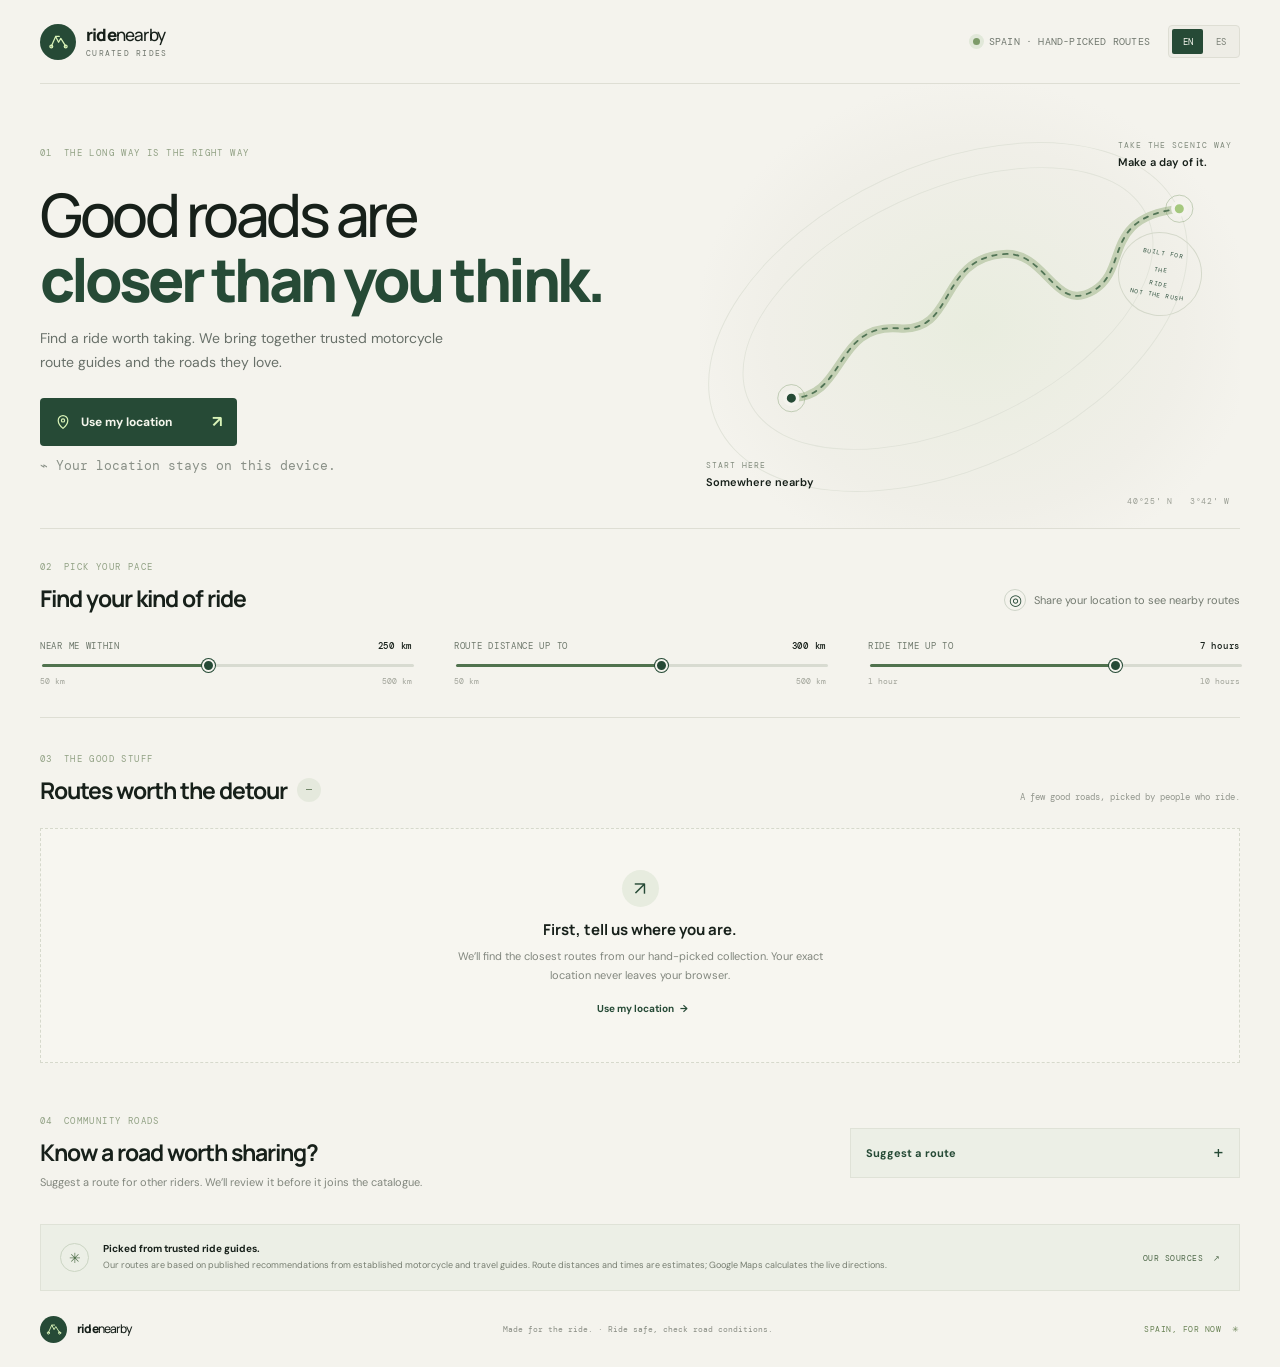
==== index.html @ b9488943 "Remove unnecessary CAPTCHA from route suggestions" ====
<!doctype html>
<html lang="en">
  <head>
    <meta charset="utf-8">
    <meta name="viewport" content="width=device-width, initial-scale=1, viewport-fit=cover">
    <meta name="theme-color" content="#f4f3ed">
    <meta name="description" content="Discover trusted, nearby motorcycle routes in Spain and open them in Google Maps.">
    <title>Ride Nearby — Curated motorcycle routes</title>
    <link rel="icon" href="./icon.svg" type="image/svg+xml">
    <link rel="manifest" href="./manifest.webmanifest">
    <link rel="stylesheet" href="./styles.css">
  </head>
  <body>
    <header class="topbar">
      <a class="brand" href="./" aria-label="Ride Nearby home" data-i18n-aria-label="brandHomeLabel">
        <span class="brand-mark" aria-hidden="true">
          <svg viewBox="0 0 32 32" fill="none"><path d="M6 22.5 12 9l4.1 8.1 3.1-5.4L26 22.5"/><circle cx="6" cy="23" r="2"/><circle cx="26" cy="23" r="2"/><path d="M12 9h5"/></svg>
        </span>
        <span>ride<span class="brand-light">nearby</span><small data-i18n="brandSubtitle">CURATED RIDES</small></span>
      </a>
      <div class="topbar-actions">
        <div class="topbar-note"><span class="live-dot"></span><span id="top-location" data-i18n="topLocationDefault">Spain · hand-picked routes</span></div>
        <div class="language-switch" role="group" aria-label="Select language" data-i18n-aria-label="languageGroupLabel">
          <button type="button" class="language-option is-active" data-language="en" aria-pressed="true" aria-label="Switch language to English" data-i18n-aria-label="switchToEnglish">EN</button>
          <button type="button" class="language-option" data-language="es" aria-pressed="false" aria-label="Cambiar idioma a español" data-i18n-aria-label="switchToSpanish">ES</button>
        </div>
      </div>
    </header>

    <main>
      <section class="hero" aria-labelledby="hero-title">
        <div class="hero-copy">
          <div class="eyebrow"><span>01</span> <span data-i18n="heroEyebrow">THE LONG WAY IS THE RIGHT WAY</span></div>
          <h1 id="hero-title"><span data-i18n="heroTitleLead">Good roads are</span><br><em data-i18n="heroTitleEm">closer than you think.</em></h1>
          <p data-i18n="heroDescription">Find a ride worth taking. We bring together trusted motorcycle route guides and the roads they love.</p>
          <button class="location-button" id="locate-button" type="button">
            <svg viewBox="0 0 20 20" aria-hidden="true"><path d="M10 18s6-5.2 6-10a6 6 0 1 0-12 0c0 4.8 6 10 6 10Z"/><circle cx="10" cy="8" r="2"/></svg>
            <span id="locate-label" data-i18n="useLocation">Use my location</span>
            <span class="button-arrow" aria-hidden="true">↗</span>
          </button>
          <p class="privacy-note"><span aria-hidden="true">⌁</span> <span data-i18n="privacyNote">Your location stays on this device.</span></p>
        </div>

        <div class="hero-art" aria-hidden="true">
          <div class="art-orbit orbit-one"></div>
          <div class="art-orbit orbit-two"></div>
          <svg class="art-route" viewBox="0 0 560 340" fill="none">
            <path class="route-shadow" d="M71 277c61-1 47-83 119-77 63 5 42-76 115-82 48-4 56 67 100 40 39-24 8-80 94-90"/>
            <path class="route-line" d="M71 277c61-1 47-83 119-77 63 5 42-76 115-82 48-4 56 67 100 40 39-24 8-80 94-90"/>
            <circle class="route-point" cx="71" cy="277" r="7"/><circle class="route-point end" cx="499" cy="68" r="7"/>
            <circle class="route-ring" cx="71" cy="277" r="15"/><circle class="route-ring" cx="499" cy="68" r="15"/>
          </svg>
          <div class="art-label label-start"><span data-i18n="artStartLabel">START HERE</span><b data-i18n="artStartText">Somewhere nearby</b></div>
          <div class="art-label label-end"><span data-i18n="artEndLabel">TAKE THE SCENIC WAY</span><b data-i18n="artEndText">Make a day of it.</b></div>
          <div class="art-stamp"><span data-i18n="artStampTop">BUILT FOR</span><strong><span data-i18n="artStampLine1">THE</span><br><span data-i18n="artStampLine2">RIDE</span></strong><span data-i18n="artStampBottom">NOT THE RUSH</span></div>
          <span class="art-coord">40°25' N &nbsp; 3°42' W</span>
        </div>
      </section>

      <section class="finder" aria-labelledby="finder-title">
        <div class="finder-heading">
          <div>
            <div class="eyebrow"><span>02</span> <span data-i18n="finderEyebrow">PICK YOUR PACE</span></div>
            <h2 id="finder-title" data-i18n="finderTitle">Find your kind of ride</h2>
          </div>
          <div class="location-status" id="location-status" role="status" aria-live="polite">
            <span class="status-icon" aria-hidden="true">◎</span>
            <span id="status-copy" data-i18n="statusNeedLocation">Share your location to see nearby routes</span>
          </div>
        </div>

        <div class="filters" aria-label="Route filters" data-i18n-aria-label="filtersLabel">
          <label class="filter-control">
            <span class="filter-label"><span data-i18n="radiusLabel">NEAR ME WITHIN</span><output id="radius-output" for="radius-filter">250 km</output></span>
            <input id="radius-filter" type="range" min="50" max="500" step="50" value="250" aria-label="Maximum distance from my location" data-i18n-aria-label="radiusAriaLabel">
            <span class="range-ends"><span>50 km</span><span>500 km</span></span>
          </label>
          <label class="filter-control">
            <span class="filter-label"><span data-i18n="distanceLabel">ROUTE DISTANCE UP TO</span><output id="distance-output" for="distance-filter">300 km</output></span>
            <input id="distance-filter" type="range" min="50" max="500" step="25" value="300" aria-label="Maximum route distance" data-i18n-aria-label="distanceAriaLabel">
            <span class="range-ends"><span>50 km</span><span>500 km</span></span>
          </label>
          <label class="filter-control">
            <span class="filter-label"><span data-i18n="timeLabel">RIDE TIME UP TO</span><output id="time-output" for="time-filter">7 hours</output></span>
            <input id="time-filter" type="range" min="1" max="10" step="1" value="7" aria-label="Maximum ride time" data-i18n-aria-label="timeAriaLabel">
            <span class="range-ends"><span data-i18n="oneHour">1 hour</span><span data-i18n="tenHours">10 hours</span></span>
          </label>
        </div>
      </section>

      <section class="results" aria-labelledby="results-title">
        <div class="results-heading">
          <div>
            <div class="eyebrow"><span>03</span> <span data-i18n="resultsEyebrow">THE GOOD STUFF</span></div>
            <h2 id="results-title"><span data-i18n="resultsTitle">Routes worth the detour</span> <span id="route-count" class="count-badge">—</span></h2>
          </div>
          <span class="sort-note" id="sort-note" data-i18n="sortNoteDefault">A few good roads, picked by people who ride.</span>
        </div>
        <div class="route-grid" id="route-list" aria-live="polite">
          <div class="empty-state" id="empty-state">
            <span class="empty-icon" aria-hidden="true">↗</span>
            <h3 data-i18n="emptyNeedLocationTitle">First, tell us where you are.</h3>
            <p data-i18n="emptyNeedLocationMessage">We’ll find the closest routes from our hand-picked collection. Your exact location never leaves your browser.</p>
            <button class="text-button" type="button" data-locate><span data-i18n="useLocation">Use my location</span> <span aria-hidden="true">→</span></button>
          </div>
        </div>
      </section>

      <aside class="backend-note" id="backend-note" role="status" aria-live="polite">
        <span class="backend-note-icon" aria-hidden="true">i</span>
        <span id="backend-note-copy" data-i18n="databaseDemo">Demo mode: showing the sample routes. Connect Supabase to load the live catalogue and receive suggestions.</span>
      </aside>

      <section class="suggest-section" aria-labelledby="suggest-title">
        <div class="suggest-heading">
          <div>
            <div class="eyebrow"><span>04</span> <span data-i18n="suggestEyebrow">COMMUNITY ROADS</span></div>
            <h2 id="suggest-title" data-i18n="suggestTitle">Know a road worth sharing?</h2>
            <p data-i18n="suggestDescription">Suggest a route for other riders. We’ll review it before it joins the catalogue.</p>
          </div>
          <details class="suggest-panel" id="suggest-panel">
            <summary><span data-i18n="suggestAction">Suggest a route</span><span class="summary-mark" aria-hidden="true">+</span></summary>
            <div class="suggest-form-wrap">
              <p class="form-status" id="submit-status" role="status" aria-live="polite"></p>
              <form id="route-submission-form">
                <label class="form-field">
                  <span data-i18n="formNameLabel">Route name</span>
                  <input name="proposedName" type="text" minlength="3" maxlength="100" required autocomplete="off" placeholder="e.g. The old mountain road" data-i18n-placeholder="formNamePlaceholder">
                </label>
                <label class="form-field">
                  <span data-i18n="formStartLabel">Starting town</span>
                  <input name="startName" type="text" minlength="2" maxlength="120" required autocomplete="off" placeholder="e.g. Ronda" data-i18n-placeholder="formStartPlaceholder">
                </label>
                <label class="form-field form-field-wide">
                  <span data-i18n="formStopsLabel">Stops, in order</span>
                  <textarea name="stops" rows="4" required placeholder="One place per line. Repeat the start at the end for a loop." data-i18n-placeholder="formStopsPlaceholder"></textarea>
                </label>
                <label class="form-field">
                  <span data-i18n="formDistanceLabel">Approx. distance (km)</span>
                  <input name="distanceKm" type="number" min="1" max="2000" step="1" required placeholder="120" data-i18n-placeholder="formDistancePlaceholder">
                </label>
                <label class="form-field">
                  <span data-i18n="formDurationLabel">Approx. ride time (hours)</span>
                  <input name="durationHours" type="number" min="0.5" max="48" step="0.5" required placeholder="3" data-i18n-placeholder="formDurationPlaceholder">
                </label>
                <label class="form-field form-field-wide">
                  <span data-i18n="formReasonLabel">Why do you recommend it?</span>
                  <textarea name="recommendationReason" rows="3" minlength="20" maxlength="1500" required placeholder="Tell us what makes this ride special…" data-i18n-placeholder="formReasonPlaceholder"></textarea>
                </label>
                <label class="form-field form-field-wide">
                  <span data-i18n="formSourceLabel">Source link (optional)</span>
                  <input name="sourceUrl" type="url" maxlength="1000" placeholder="https://…" data-i18n-placeholder="formSourcePlaceholder">
                </label>
                <label class="form-field trap-field" aria-hidden="true">
                  <span>Website</span>
                  <input name="website" type="text" tabindex="-1" autocomplete="off">
                </label>
                <div class="form-actions form-field-wide">
                  <span data-i18n="proposalPrivacy">No account or email needed. Suggestions stay private until approved.</span>
                  <button class="maps-link submit-button" id="submit-route-button" type="submit"><span data-i18n="formSubmit">Send for review</span> <span aria-hidden="true">↗</span></button>
                </div>
              </form>
            </div>
          </details>
        </div>
      </section>

      <aside class="source-note">
        <div class="source-icon" aria-hidden="true">✳</div>
        <div><strong data-i18n="sourceTitle">Picked from trusted ride guides.</strong><span data-i18n="sourceDescription">Our routes are based on published recommendations from established motorcycle and travel guides. Route distances and times are estimates; Google Maps calculates the live directions.</span></div>
        <a href="https://www.motociclismo.es/rutas/rutas-moto-sierra-espana_181789_102.html" target="_blank" rel="noopener noreferrer"><span data-i18n="sourceLink">OUR SOURCES</span> <span aria-hidden="true">↗</span></a>
      </aside>
    </main>

    <footer class="footer">
      <a class="brand footer-brand" href="./" aria-label="Ride Nearby home" data-i18n-aria-label="brandHomeLabel">
        <span class="brand-mark" aria-hidden="true"><svg viewBox="0 0 32 32" fill="none"><path d="M6 22.5 12 9l4.1 8.1 3.1-5.4L26 22.5"/><circle cx="6" cy="23" r="2"/><circle cx="26" cy="23" r="2"/><path d="M12 9h5"/></svg></span>
        <span>ride<span class="brand-light">nearby</span></span>
      </a>
        <span data-i18n="footerNote">Made for the ride. &nbsp;·&nbsp; Ride safe, check road conditions.</span>
        <span class="footer-country"><span data-i18n="footerCountry">SPAIN, FOR NOW</span>&nbsp; <span>✳</span></span>
    </footer>

    <template id="route-card-template">
      <article class="route-card">
        <div class="card-topline"><span class="route-region"></span><span class="route-nearby"></span></div>
        <div class="route-illustration" aria-hidden="true">
          <svg viewBox="0 0 360 130" preserveAspectRatio="xMidYMid slice">
            <path class="landscape-back" d="M0 94 56 48l36 29 55-57 45 46 48-35 53 41 67-47v105H0Z"/>
            <path class="landscape-front" d="m0 105 53-31 38 21 52-38 35 26 47-20 43 28 48-25 44 22v42H0Z"/>
            <path class="illustration-road-shadow" d="M-10 111c70-52 86 31 145-9s69-62 113-40 62-2 132-55"/>
            <path class="illustration-road" d="M-10 111c70-52 86 31 145-9s69-62 113-40 62-2 132-55"/>
            <circle class="illustration-dot" cx="-3" cy="107" r="5"/><circle class="illustration-dot illustration-dot-end" cx="354" cy="8" r="5"/>
          </svg>
          <span class="route-number"></span>
          <span class="route-tag" data-i18n="editorPick">EDITOR’S PICK</span>
        </div>
        <div class="card-body">
          <div class="route-title-row"><h3 class="route-title"></h3><span class="difficulty"></span></div>
          <p class="route-description"></p>
          <div class="route-stops"><span class="stops-icon" aria-hidden="true">⌁</span><span class="stops-text"></span></div>
          <div class="route-facts"><span><strong class="route-distance"></strong><small data-i18n="factDistance">DISTANCE</small></span><i></i><span><strong class="route-duration"></strong><small data-i18n="factRideTime">RIDE TIME</small></span><i></i><span><strong class="route-start"></strong><small data-i18n="factStart">START</small></span></div>
          <div class="card-bottom"><a class="source-link" target="_blank" rel="noopener noreferrer"><span data-i18n="sourceGuide">Source guide</span> <span aria-hidden="true">↗</span></a><a class="maps-link" target="_blank" rel="noopener noreferrer"><span data-i18n="openMaps">Open in Google Maps</span> <span aria-hidden="true">↗</span></a></div>
        </div>
      </article>
    </template>

    <script src="./supabase-config.js" defer></script>
    <script src="./routes.js" defer></script>
    <script src="./app.js" defer></script>
  </body>
</html>
---- styles.css ----
@import url('https://fonts.googleapis.com/css2?family=DM+Mono:wght@400;500&family=DM+Sans:wght@400;500;600;700&family=Manrope:wght@400;500;600;700;800&display=swap');

:root {
  color-scheme: light;
  --paper: #f4f3ed;
  --paper-deep: #eae9e0;
  --ink: #17201a;
  --muted: #71786f;
  --line: #deded4;
  --green: #264a36;
  --green-bright: #b9e48b;
  --lime: #d9f3b8;
  --mono: 'DM Mono', ui-monospace, SFMono-Regular, Menlo, monospace;
  --sans: 'DM Sans', -apple-system, BlinkMacSystemFont, 'Segoe UI', sans-serif;
  --display: 'Manrope', var(--sans);
}

* { box-sizing: border-box; }
html { scroll-behavior: smooth; }
body { margin: 0; background: var(--paper); color: var(--ink); font-family: var(--sans); -webkit-font-smoothing: antialiased; }
button, input { font: inherit; }
a { color: inherit; }
.topbar, main, .footer { width: min(1320px, calc(100% - 80px)); margin-inline: auto; }
.topbar { height: 84px; display: flex; align-items: center; justify-content: space-between; border-bottom: 1px solid var(--line); }
.topbar-actions { display: flex; align-items: center; gap: 18px; }
.language-switch { display: inline-flex; align-items: center; gap: 2px; padding: 3px; border: 1px solid var(--line); border-radius: 4px; background: #eeede6; }
.language-option { min-width: 31px; height: 25px; padding: 0 6px; border: 0; border-radius: 2px; background: transparent; color: #7b8177; cursor: pointer; font: 9px var(--mono); transition: background .15s, color .15s; }
.language-option:hover { color: var(--green); }
.language-option.is-active { background: var(--green); color: #f7f7ef; }
.brand { display: inline-flex; align-items: center; gap: 10px; font-family: var(--display); font-size: 17px; font-weight: 800; line-height: 1; letter-spacing: -.8px; text-decoration: none; }
.brand-mark { width: 36px; height: 36px; border-radius: 50%; background: var(--green); display: grid; place-items: center; }
.brand-mark svg { width: 23px; stroke: var(--lime); stroke-width: 1.7; stroke-linecap: round; stroke-linejoin: round; }
.brand-light { font-weight: 500; }
.brand small { display: block; margin-top: 5px; color: var(--muted); font: 8px var(--mono); letter-spacing: 1.25px; }
.topbar-note { display: flex; align-items: center; gap: 9px; color: var(--muted); font: 10px var(--mono); letter-spacing: .2px; text-transform: uppercase; }
.live-dot { width: 7px; height: 7px; border-radius: 50%; background: #7d9b69; box-shadow: 0 0 0 4px #e1e8d9; }

.hero { min-height: 440px; display: grid; grid-template-columns: 1.1fr .9fr; position: relative; overflow: hidden; border-bottom: 1px solid var(--line); }
.hero-copy { padding: 63px 0 54px; position: relative; z-index: 1; }
.eyebrow { display: flex; align-items: center; gap: 11px; color: #657163; font: 9px var(--mono); letter-spacing: 1.4px; }
.eyebrow > span { color: #91a184; }
h1, h2, h3, p { margin-top: 0; }
h1 { margin: 23px 0 14px; font: 500 clamp(37px, 4.7vw, 60px)/1.08 var(--display); letter-spacing: -3.5px; }
h1 em { color: var(--green); font-style: normal; font-weight: 800; }
.hero-copy > p:not(.privacy-note) { max-width: 440px; margin-bottom: 23px; color: #687069; font-size: 14px; line-height: 1.75; }
.location-button { height: 48px; min-width: 197px; padding: 0 15px; border: 0; border-radius: 4px; background: var(--green); color: #f5f6ed; display: inline-flex; align-items: center; gap: 10px; cursor: pointer; font-size: 12px; font-weight: 700; transition: background .2s, transform .2s; }
.location-button:hover { background: #355d45; transform: translateY(-1px); }
.location-button:focus-visible, a:focus-visible, button:focus-visible, input:focus-visible { outline: 3px solid #98bd6b; outline-offset: 3px; }
.location-button svg { width: 16px; stroke: var(--lime); stroke-width: 1.5; fill: none; stroke-linecap: round; stroke-linejoin: round; }
.button-arrow { margin-left: auto; color: var(--lime); font-size: 16px; }
.privacy-note { margin: 11px 0 0; color: #899087; font: 9px var(--mono); }
.privacy-note span { margin-right: 3px; font-size: 13px; }

.hero-art { min-height: 390px; position: relative; align-self: stretch; overflow: hidden; background: radial-gradient(ellipse at 51% 55%, #e9eddf 0%, #f0efe8 53%, transparent 72%); }
.art-orbit { position: absolute; border: 1px solid #e2e4da; border-radius: 50%; transform: rotate(-25deg); }
.orbit-one { width: 440px; height: 235px; top: 107px; left: 28px; }
.orbit-two { width: 510px; height: 304px; top: 81px; left: -7px; }
.art-route { position: absolute; width: 94%; height: 88%; left: 5%; top: 5%; overflow: visible; }
.route-shadow { stroke: #c4d0b4; stroke-width: 9; stroke-linecap: round; }
.route-line { stroke: #527456; stroke-width: 2; stroke-dasharray: 5 7; stroke-linecap: round; }
.route-point { fill: var(--green); stroke: #f4f3ed; stroke-width: 4; }
.route-point.end { fill: #a5c87e; }
.route-ring { fill: none; stroke: #7e9a6c; stroke-width: 1; opacity: .45; }
.art-label { position: absolute; display: grid; gap: 5px; }
.art-label span { color: #828c7e; font: 8px var(--mono); letter-spacing: 1px; }
.art-label b { font: 600 11px var(--sans); }
.label-start { bottom: 39px; left: 6px; }
.label-end { top: 56px; right: 8px; }
.art-stamp { position: absolute; top: 148px; right: 38px; width: 84px; height: 84px; border: 1px solid #d5d9cb; border-radius: 50%; display: grid; place-content: center; text-align: center; transform: rotate(9deg); color: var(--green); }
.art-stamp span { font: 6px var(--mono); letter-spacing: .5px; }
.art-stamp strong { margin: 3px 0; font: 800 15px/.95 var(--display); letter-spacing: -1px; }
.art-coord { position: absolute; bottom: 22px; right: 10px; color: #9a9e94; font: 8px var(--mono); letter-spacing: .7px; }

.finder { padding: 32px 0 31px; border-bottom: 1px solid var(--line); }
.finder-heading, .results-heading { display: flex; align-items: end; justify-content: space-between; gap: 20px; }
h2 { margin: 9px 0 0; font: 700 23px var(--display); letter-spacing: -1px; }
.location-status { max-width: 360px; margin-bottom: 3px; display: flex; gap: 8px; align-items: center; color: #737a70; font-size: 11px; }
.status-icon { display: grid; place-items: center; width: 22px; height: 22px; border: 1px solid #cfd5c9; border-radius: 50%; color: var(--green); font-size: 15px; }
.location-status.is-ready .status-icon { color: #446b42; background: #e7efdf; border-color: #d4e2c9; }
.location-status.is-error .status-icon { color: #a2543d; background: #f3e6df; border-color: #e7cfc3; }
.filters { display: grid; grid-template-columns: repeat(3, 1fr); gap: 42px; padding: 26px 0 0; }
.filter-control { min-width: 0; display: block; }
.filter-label { display: flex; justify-content: space-between; gap: 8px; margin-bottom: 12px; color: #6e786c; font: 9px var(--mono); letter-spacing: .7px; }
.filter-label output { color: var(--ink); font-weight: 500; white-space: nowrap; }
input[type="range"] { display: block; width: 100%; height: 3px; appearance: none; border-radius: 8px; background: linear-gradient(to right, #50724e 0%, #50724e var(--range-progress, 50%), #d8dbd1 var(--range-progress, 50%), #d8dbd1 100%); cursor: pointer; }
input[type="range"]::-webkit-slider-thumb { width: 13px; height: 13px; appearance: none; border: 2px solid var(--paper); border-radius: 50%; background: var(--green); box-shadow: 0 0 0 1px var(--green); }
input[type="range"]::-moz-range-thumb { width: 10px; height: 10px; border: 2px solid var(--paper); border-radius: 50%; background: var(--green); box-shadow: 0 0 0 1px var(--green); }
.range-ends { display: flex; justify-content: space-between; margin-top: 9px; color: #a0a399; font: 8px var(--mono); }

.results { padding: 35px 0 41px; }
.results-heading { margin-bottom: 22px; }
.results-heading h2 { display: flex; align-items: center; gap: 10px; }
.count-badge { display: inline-grid; min-width: 24px; height: 24px; padding: 0 6px; place-items: center; border-radius: 50px; background: #e5e9dd; color: #55704e; font: 10px var(--mono); letter-spacing: 0; }
.sort-note { padding-bottom: 3px; color: #93978e; font: 9px var(--mono); }
.route-grid { display: grid; grid-template-columns: repeat(2, minmax(0, 1fr)); gap: 18px; }
.route-card { overflow: hidden; background: #faf9f4; border: 1px solid #e4e3d9; border-radius: 4px; transition: transform .2s, box-shadow .2s; }
.route-card:hover { transform: translateY(-3px); box-shadow: 0 12px 30px #263b1b0d; }
.card-topline { display: flex; justify-content: space-between; padding: 13px 16px 10px; color: #778072; font: 8px var(--mono); letter-spacing: .7px; text-transform: uppercase; }
.route-region { color: #496a49; }
.route-nearby { color: #898d83; }
.route-illustration { position: relative; height: 119px; overflow: hidden; background: #e7ecdf; }
.route-illustration svg { width: 100%; height: 100%; }
.landscape-back { fill: #cbd6be; }
.landscape-front { fill: #dbe2d2; }
.illustration-road-shadow { stroke: #9eb28b; stroke-width: 9; stroke-linecap: round; }
.illustration-road { stroke: #faf9f4; stroke-width: 2; stroke-dasharray: 4 5; stroke-linecap: round; }
.illustration-dot { fill: var(--green); stroke: #faf9f4; stroke-width: 3; }
.illustration-dot-end { fill: #91ac73; }
.route-number { position: absolute; right: 15px; top: 13px; color: #fff; font: 9px var(--mono); text-shadow: 0 1px 6px #324a36aa; }
.route-tag { position: absolute; bottom: 10px; left: 12px; padding: 5px 7px; background: #f4f3eddf; color: #426042; font: 7px var(--mono); letter-spacing: .7px; }
.card-body { padding: 16px 16px 0; }
.route-title-row { display: flex; align-items: start; justify-content: space-between; gap: 8px; }
.route-title { margin: 0; font: 700 17px/1.3 var(--display); letter-spacing: -.6px; }
.difficulty { margin-top: 1px; padding: 5px 7px; border: 1px solid #e0e3d9; border-radius: 2px; color: #737b6d; font: 7px var(--mono); letter-spacing: .5px; text-transform: uppercase; white-space: nowrap; }
.route-description { min-height: 35px; margin: 8px 0 13px; color: #757b72; font-size: 11px; line-height: 1.6; }
.route-stops { display: flex; align-items: baseline; gap: 7px; padding: 10px 0 11px; border-top: 1px solid #e9e8df; color: #737a71; font-size: 10px; line-height: 1.5; }
.stops-icon { color: #6c8a5c; font: 15px var(--mono); }
.route-facts { min-height: 48px; display: flex; align-items: center; gap: 13px; border-top: 1px solid #e9e8df; border-bottom: 1px solid #e9e8df; }
.route-facts > span { display: grid; gap: 4px; }
.route-facts strong { font: 600 11px var(--mono); }
.route-facts small { color: #96998f; font: 7px var(--mono); letter-spacing: .5px; }
.route-facts i { height: 21px; width: 1px; background: #e0e1d8; }
.card-bottom { min-height: 47px; display: flex; justify-content: space-between; align-items: center; gap: 8px; }
.source-link, .maps-link { text-decoration: none; font-size: 9px; }
.source-link { color: #858b7e; }
.source-link span { color: #65785d; }
.maps-link { padding: 9px 10px; border-radius: 3px; background: var(--green); color: #f7f7ef; font-weight: 600; transition: background .2s; }
.maps-link:hover { background: #355d45; }
.maps-link span { padding-left: 5px; color: var(--lime); }
.empty-state { grid-column: 1 / -1; min-height: 235px; display: flex; flex-direction: column; align-items: center; justify-content: center; border: 1px dashed #d6d9cc; background: #f7f6f0; text-align: center; }
.empty-icon { width: 37px; height: 37px; margin-bottom: 12px; display: grid; place-items: center; border-radius: 50%; background: #e7ecdf; color: var(--green); font-size: 19px; }
.empty-state h3 { margin: 0 0 7px; font: 700 15px var(--display); }
.empty-state p { max-width: 380px; margin: 0 20px 13px; color: #82877e; font-size: 11px; line-height: 1.65; }
.text-button { padding: 5px 0; border: 0; background: none; color: var(--green); cursor: pointer; font-size: 10px; font-weight: 700; }
.text-button span { padding-left: 4px; }
.empty-state.is-error .empty-icon { background: #f2e7de; color: #a2543d; }
.empty-state.is-error .text-button { color: #a2543d; }

.backend-note { display: flex; align-items: center; gap: 10px; margin: 0 0 25px; padding: 11px 13px; border: 1px solid #e5ddc9; background: #f1ecdf; color: #746b58; font-size: 9px; line-height: 1.55; }
.backend-note[hidden] { display: none; }
.backend-note-icon { width: 18px; height: 18px; flex: 0 0 auto; display: grid; place-items: center; border: 1px solid #cfc4a9; border-radius: 50%; font: 10px var(--mono); }
.suggest-section { padding: 11px 0 33px; }
.suggest-heading { display: flex; align-items: center; justify-content: space-between; gap: 24px; }
.suggest-heading h2 { margin-bottom: 6px; }
.suggest-heading > div > p { max-width: 470px; margin: 0; color: #82877e; font-size: 11px; line-height: 1.6; }
.suggest-panel { width: min(100%, 390px); border: 1px solid #dfe2d7; background: #ecefe6; }
.suggest-panel summary { min-height: 48px; display: flex; align-items: center; justify-content: space-between; gap: 12px; padding: 0 15px; color: var(--green); cursor: pointer; font-size: 11px; font-weight: 700; list-style: none; }
.suggest-panel summary::-webkit-details-marker { display: none; }
.suggest-panel summary::marker { content: ''; }
.suggest-panel[open] summary { border-bottom: 1px solid #dfe2d7; }
.summary-mark { font: 18px var(--mono); transition: transform .2s; }
.suggest-panel[open] .summary-mark { transform: rotate(45deg); }
.suggest-form-wrap { padding: 14px; }
.form-status { margin: 0 0 13px; padding: 9px 10px; border: 1px solid #dfdfd5; background: #f7f6f0; color: #70776d; font-size: 9px; line-height: 1.55; }
.form-status[hidden] { display: none; }
.form-status.is-success { border-color: #cbd9bd; background: #edf3e7; color: #44613f; }
.form-status.is-error { border-color: #e6cdc2; background: #f7ece6; color: #914e3d; }
#route-submission-form { display: grid; grid-template-columns: 1fr 1fr; gap: 11px; }
.form-field { min-width: 0; display: grid; gap: 6px; color: #687166; font: 8px var(--mono); letter-spacing: .25px; }
.form-field-wide { grid-column: 1 / -1; }
.form-field input, .form-field textarea { width: 100%; min-height: 37px; padding: 9px 10px; border: 1px solid #dedfd5; border-radius: 2px; background: #faf9f4; color: var(--ink); outline: none; font: 10px var(--sans); letter-spacing: 0; resize: vertical; }
.form-field textarea { min-height: 75px; line-height: 1.5; }
.form-field input::placeholder, .form-field textarea::placeholder { color: #a0a399; }
.form-field input:focus, .form-field textarea:focus { border-color: #78926a; box-shadow: 0 0 0 2px #78926a24; }
.trap-field { position: absolute; left: -10000px; width: 1px; height: 1px; overflow: hidden; }
.form-actions { display: flex; align-items: center; justify-content: space-between; gap: 14px; }
.form-actions > span { color: #858a80; font-size: 8px; line-height: 1.5; }
.submit-button { min-height: 36px; flex: 0 0 auto; border: 0; cursor: pointer; }
.submit-button:disabled { background: #929a8d; cursor: not-allowed; }

.source-note { display: flex; align-items: center; gap: 14px; padding: 17px 19px; border: 1px solid #dfe2d7; background: #ecefe6; }
.source-icon { width: 29px; height: 29px; flex: 0 0 auto; display: grid; place-items: center; border: 1px solid #cbd5c3; border-radius: 50%; color: #52714c; font-size: 14px; }
.source-note > div:nth-child(2) { display: grid; gap: 4px; }
.source-note strong { font-size: 10px; }
.source-note > div:nth-child(2) span { color: #767d70; font-size: 9px; line-height: 1.55; }
.source-note > a { flex: 0 0 auto; margin-left: auto; color: #4e6849; font: 8px var(--mono); letter-spacing: .5px; text-decoration: none; }
.source-note > a span { margin-left: 4px; }
.footer { min-height: 76px; display: flex; align-items: center; justify-content: space-between; gap: 15px; color: #898d84; font: 8px var(--mono); }
.footer-brand { color: var(--ink); font-size: 12px; }
.footer-brand .brand-mark { width: 27px; height: 27px; }
.footer-brand .brand-mark svg { width: 18px; }
.footer-country { letter-spacing: .5px; }
.footer-country span { color: #698255; }

@media (min-width: 1500px) { .hero { min-height: 465px; } .hero-copy { padding-top: 74px; } }
@media (max-width: 850px) {
  .topbar, main, .footer { width: min(100% - 48px, 680px); }
  .hero { grid-template-columns: 1fr .78fr; min-height: 395px; }
  .hero-copy { padding-top: 54px; }
  h1 { font-size: clamp(38px, 6vw, 52px); }
  .art-stamp { right: 10px; }
  .filters { gap: 20px; }
  .route-grid { gap: 12px; }
  .route-facts { gap: 9px; }
}
@media (max-width: 620px) {
  .topbar, main, .footer { width: calc(100% - 36px); }
  .topbar { height: 69px; }
  .topbar-note { font-size: 8px; }
  .topbar-actions { gap: 0; }
  .topbar-actions .topbar-note { display: none; }
  .brand { font-size: 15px; }
  .brand-mark { width: 32px; height: 32px; }
  .hero { min-height: auto; display: block; }
  .hero-copy { padding: 42px 0 24px; }
  h1 { margin: 19px 0 12px; font-size: clamp(38px, 10vw, 51px); letter-spacing: -2.7px; }
  .hero-copy > p:not(.privacy-note) { max-width: 360px; font-size: 13px; }
  .hero-art { min-height: 205px; margin: 0 -18px; }
  .art-route { width: 74%; height: 100%; top: 0; left: 8%; }
  .orbit-one { width: 320px; height: 190px; top: 7px; left: calc(50% - 150px); }
  .orbit-two { width: 370px; height: 240px; top: -17px; left: calc(50% - 175px); }
  .label-start { bottom: 19px; left: 18px; }
  .label-end { top: 20px; right: 18px; }
  .art-stamp { top: 67px; right: 12%; width: 67px; height: 67px; }
  .art-stamp strong { font-size: 12px; }
  .art-stamp span { font-size: 5px; }
  .art-coord { bottom: 10px; right: 16px; font-size: 7px; }
  .finder { padding: 27px 0 24px; }
  .finder-heading, .results-heading { align-items: start; flex-direction: column; gap: 12px; }
  h2 { font-size: 21px; }
  .location-status { margin: 0; }
  .filters { grid-template-columns: 1fr; gap: 18px; padding-top: 24px; }
  .filter-label { margin-bottom: 10px; }
  .range-ends { margin-top: 7px; }
  .results { padding: 27px 0 30px; }
  .results-heading { margin-bottom: 17px; }
  .results-heading h2 { font-size: 20px; }
  .sort-note { display: none; }
  .route-grid { grid-template-columns: 1fr; gap: 13px; }
  .route-illustration { height: 128px; }
  .route-description { min-height: 0; }
  .route-facts { gap: 16px; }
  .source-note { align-items: start; gap: 10px; padding: 14px 12px; }
  .source-icon { width: 25px; height: 25px; }
  .source-note strong { font-size: 9px; }
  .source-note > div:nth-child(2) span { font-size: 8px; }
  .source-note > a { align-self: center; font-size: 7px; }
  .suggest-section { padding: 5px 0 26px; }
  .suggest-heading { align-items: stretch; flex-direction: column; gap: 15px; }
  .suggest-panel { width: 100%; }
  .form-actions { align-items: flex-start; flex-direction: column; }
  .footer { min-height: 74px; flex-wrap: wrap; justify-content: space-between; gap: 5px; padding: 14px 0; }
  .footer > span:nth-child(2) { order: 3; flex-basis: 100%; }
  .footer-country { font-size: 7px; }
}
@media (prefers-reduced-motion: reduce) { *, *::before, *::after { scroll-behavior: auto !important; transition-duration: .01ms !important; } }
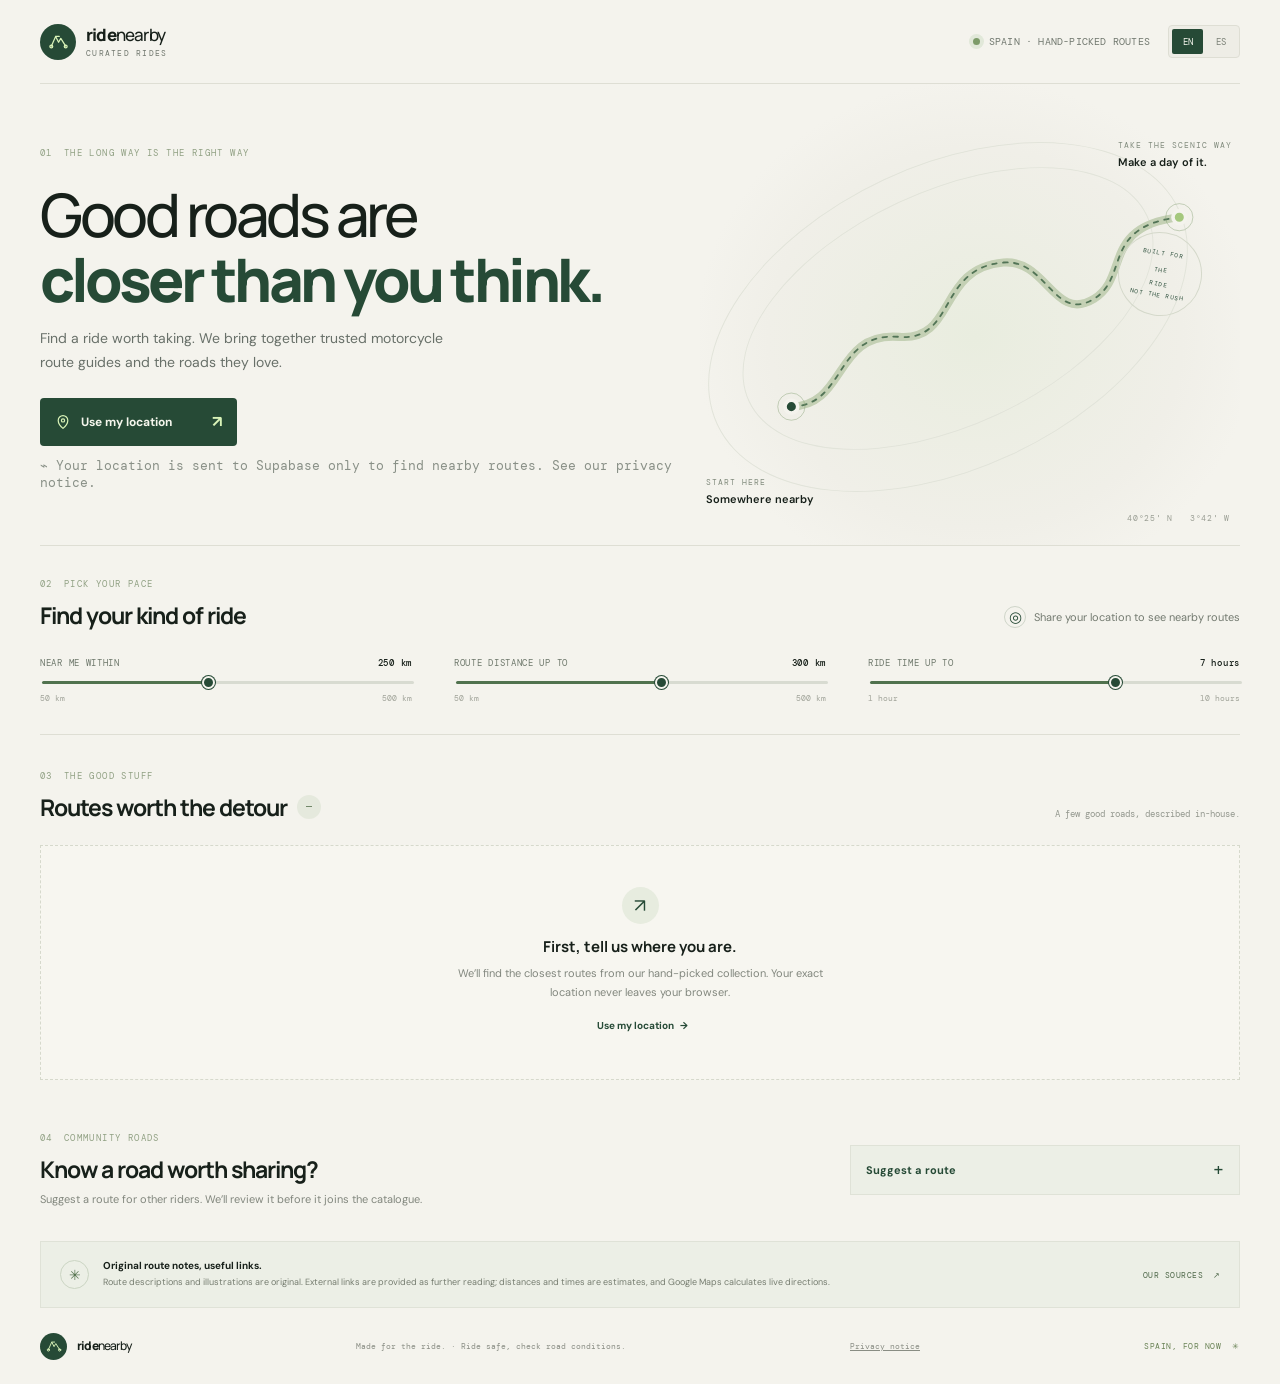
==== commit 7b96a267: "Prepare site for public deployment" ====
--- a/index.html
+++ b/index.html
@@ -4,7 +4,7 @@
     <meta charset="utf-8">
     <meta name="viewport" content="width=device-width, initial-scale=1, viewport-fit=cover">
     <meta name="theme-color" content="#f4f3ed">
-    <meta name="description" content="Discover trusted, nearby motorcycle routes in Spain and open them in Google Maps.">
+    <meta name="description" content="Discover original, nearby motorcycle routes in Spain and open them in Google Maps.">
     <title>Ride Nearby — Curated motorcycle routes</title>
     <link rel="icon" href="./icon.svg" type="image/svg+xml">
     <link rel="manifest" href="./manifest.webmanifest">
@@ -38,7 +38,7 @@
             <span id="locate-label" data-i18n="useLocation">Use my location</span>
             <span class="button-arrow" aria-hidden="true">↗</span>
           </button>
-          <p class="privacy-note"><span aria-hidden="true">⌁</span> <span data-i18n="privacyNote">Your location stays on this device.</span></p>
+          <p class="privacy-note"><span aria-hidden="true">⌁</span> <span data-i18n="privacyNote">Your location is sent to Supabase only to find nearby routes. See our privacy notice.</span></p>
         </div>
 
         <div class="hero-art" aria-hidden="true">
@@ -121,8 +121,8 @@
           <details class="suggest-panel" id="suggest-panel">
             <summary><span data-i18n="suggestAction">Suggest a route</span><span class="summary-mark" aria-hidden="true">+</span></summary>
             <div class="suggest-form-wrap">
-              <p class="form-status" id="submit-status" role="status" aria-live="polite"></p>
-              <form id="route-submission-form">
+              <p class="form-status" id="submit-status" role="status" aria-live="polite" data-i18n="submissionNotConfigured">Suggestions are not enabled yet. Connect Supabase and anti-spam protection to accept them.</p>
+              <form id="route-submission-form" action="javascript:void(0)" onsubmit="return false">
                 <label class="form-field">
                   <span data-i18n="formNameLabel">Route name</span>
                   <input name="proposedName" type="text" minlength="3" maxlength="100" required autocomplete="off" placeholder="e.g. The old mountain road" data-i18n-placeholder="formNamePlaceholder">
@@ -151,13 +151,10 @@
                   <span data-i18n="formSourceLabel">Source link (optional)</span>
                   <input name="sourceUrl" type="url" maxlength="1000" placeholder="https://…" data-i18n-placeholder="formSourcePlaceholder">
                 </label>
-                <label class="form-field trap-field" aria-hidden="true">
-                  <span>Website</span>
-                  <input name="website" type="text" tabindex="-1" autocomplete="off">
-                </label>
+                <div class="form-field-wide captcha-slot" id="turnstile-widget"></div>
                 <div class="form-actions form-field-wide">
                   <span data-i18n="proposalPrivacy">No account or email needed. Suggestions stay private until approved.</span>
-                  <button class="maps-link submit-button" id="submit-route-button" type="submit"><span data-i18n="formSubmit">Send for review</span> <span aria-hidden="true">↗</span></button>
+                  <button class="maps-link submit-button" id="submit-route-button" type="submit" disabled><span data-i18n="formSubmit">Send for review</span> <span aria-hidden="true">↗</span></button>
                 </div>
               </form>
             </div>
@@ -167,7 +164,7 @@
 
       <aside class="source-note">
         <div class="source-icon" aria-hidden="true">✳</div>
-        <div><strong data-i18n="sourceTitle">Picked from trusted ride guides.</strong><span data-i18n="sourceDescription">Our routes are based on published recommendations from established motorcycle and travel guides. Route distances and times are estimates; Google Maps calculates the live directions.</span></div>
+        <div><strong data-i18n="sourceTitle">Original route notes, useful links.</strong><span data-i18n="sourceDescription">Route descriptions and illustrations are original. External links are provided as further reading; distances and times are estimates, and Google Maps calculates live directions.</span></div>
         <a href="https://www.motociclismo.es/rutas/rutas-moto-sierra-espana_181789_102.html" target="_blank" rel="noopener noreferrer"><span data-i18n="sourceLink">OUR SOURCES</span> <span aria-hidden="true">↗</span></a>
       </aside>
     </main>
@@ -177,7 +174,8 @@
         <span class="brand-mark" aria-hidden="true"><svg viewBox="0 0 32 32" fill="none"><path d="M6 22.5 12 9l4.1 8.1 3.1-5.4L26 22.5"/><circle cx="6" cy="23" r="2"/><circle cx="26" cy="23" r="2"/><path d="M12 9h5"/></svg></span>
         <span>ride<span class="brand-light">nearby</span></span>
       </a>
-        <span data-i18n="footerNote">Made for the ride. &nbsp;·&nbsp; Ride safe, check road conditions.</span>
+         <span data-i18n="footerNote">Made for the ride. &nbsp;·&nbsp; Ride safe, check road conditions.</span>
+         <a href="./privacy.html" data-i18n="privacyLink">Privacy notice</a>
         <span class="footer-country"><span data-i18n="footerCountry">SPAIN, FOR NOW</span>&nbsp; <span>✳</span></span>
     </footer>
 
--- a/styles.css
+++ b/styles.css
@@ -162,7 +162,7 @@
 .form-field textarea { min-height: 75px; line-height: 1.5; }
 .form-field input::placeholder, .form-field textarea::placeholder { color: #a0a399; }
 .form-field input:focus, .form-field textarea:focus { border-color: #78926a; box-shadow: 0 0 0 2px #78926a24; }
-.trap-field { position: absolute; left: -10000px; width: 1px; height: 1px; overflow: hidden; }
+.captcha-slot { min-height: 0; }
 .form-actions { display: flex; align-items: center; justify-content: space-between; gap: 14px; }
 .form-actions > span { color: #858a80; font-size: 8px; line-height: 1.5; }
 .submit-button { min-height: 36px; flex: 0 0 auto; border: 0; cursor: pointer; }
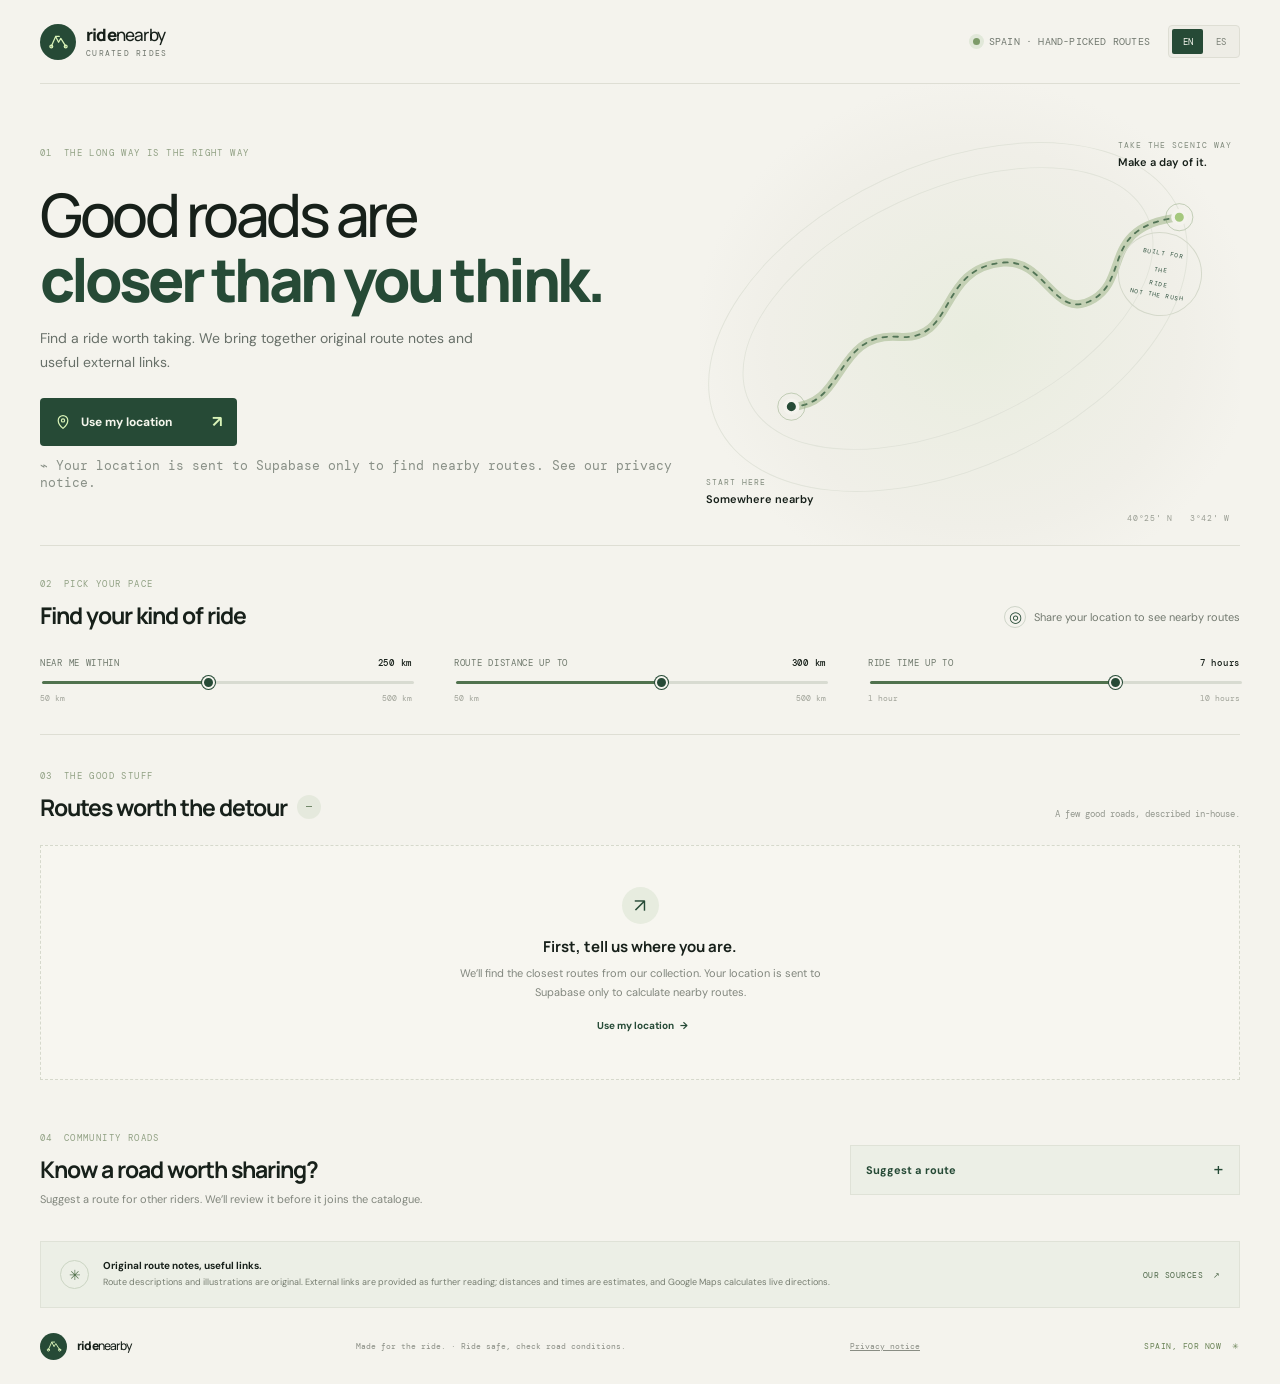
==== commit f3d92e25: "Align location and content wording" ====
--- a/index.html
+++ b/index.html
@@ -32,7 +32,7 @@
         <div class="hero-copy">
           <div class="eyebrow"><span>01</span> <span data-i18n="heroEyebrow">THE LONG WAY IS THE RIGHT WAY</span></div>
           <h1 id="hero-title"><span data-i18n="heroTitleLead">Good roads are</span><br><em data-i18n="heroTitleEm">closer than you think.</em></h1>
-          <p data-i18n="heroDescription">Find a ride worth taking. We bring together trusted motorcycle route guides and the roads they love.</p>
+          <p data-i18n="heroDescription">Find a ride worth taking. We bring together original route notes and useful external links.</p>
           <button class="location-button" id="locate-button" type="button">
             <svg viewBox="0 0 20 20" aria-hidden="true"><path d="M10 18s6-5.2 6-10a6 6 0 1 0-12 0c0 4.8 6 10 6 10Z"/><circle cx="10" cy="8" r="2"/></svg>
             <span id="locate-label" data-i18n="useLocation">Use my location</span>
@@ -100,7 +100,7 @@
           <div class="empty-state" id="empty-state">
             <span class="empty-icon" aria-hidden="true">↗</span>
             <h3 data-i18n="emptyNeedLocationTitle">First, tell us where you are.</h3>
-            <p data-i18n="emptyNeedLocationMessage">We’ll find the closest routes from our hand-picked collection. Your exact location never leaves your browser.</p>
+            <p data-i18n="emptyNeedLocationMessage">We’ll find the closest routes from our collection. Your location is sent to Supabase only to calculate nearby routes.</p>
             <button class="text-button" type="button" data-locate><span data-i18n="useLocation">Use my location</span> <span aria-hidden="true">→</span></button>
           </div>
         </div>
